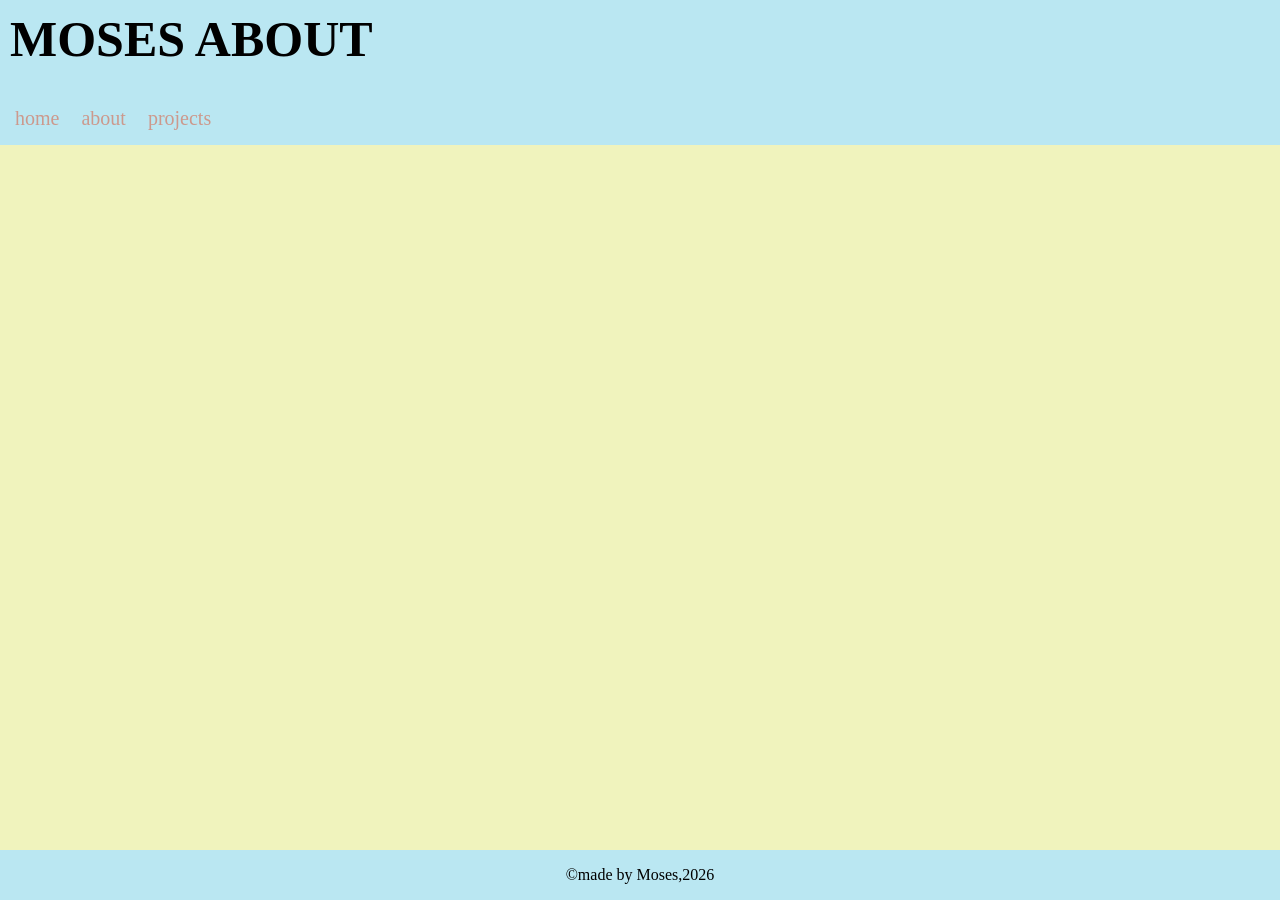
==== about.html @ 77d9b57b "Refactor HTML structure and add about and projects pages" ====
<!DOCTYPE html>
<html lang="en">
<head>
    <meta charset="UTF-8">
  </head>
    <meta name="viewport" content="width=device-width, initial-scale=1.0"> 
    <link href="styles.css" rel="stylesheet" />

    <title> ABOUT ME</title>
</head>
<body>
     <header>
      <h1>MOSES ABOUT</h1>
      <nav>
        <a href="index.html">home</a>
        <a href="about.html">about</a>
        <a href="projects.html">projects</a>
      </nav>
    </header>
    <main></main>
        <footer> 
            <p>&copy;made by Moses,2026</p>
        </footer>
    
</body>
</html>
---- styles.css ----
body {
  margin: 0;
  background-color: #f0f3bd;
  display: flex;
  flex-direction: column;
  height: 100vh;
}
header {
  background-color: #bae7f2;
  padding: 10px;
}
h1 {
  background-color: #bae7f2;
  margin-top: 0;
  font-size: 50px;
}
a {
  text-decoration: none;
  font-size: 20px;
  display: inline-block;
  margin-right: 8px;
  color: #cc998d;
  padding: 5px;
  border-radius: 5px;
}

a:hover {
  background-color: #007fbf;
  color: white;
}
.card {
  background-color: #bae7f2;
  width: 400px;
  margin-top: 10px;
  padding: 5px;
  border-radius: 5px;
}
h2 {
  margin-top: 0;
}
footer p {
  text-align: center;
}
.box {
  display: flex;
  justify-content: center;
  gap: 20px;
}
main{
    flex: 1;
}
footer{
    background-color: #bae7f2;
}
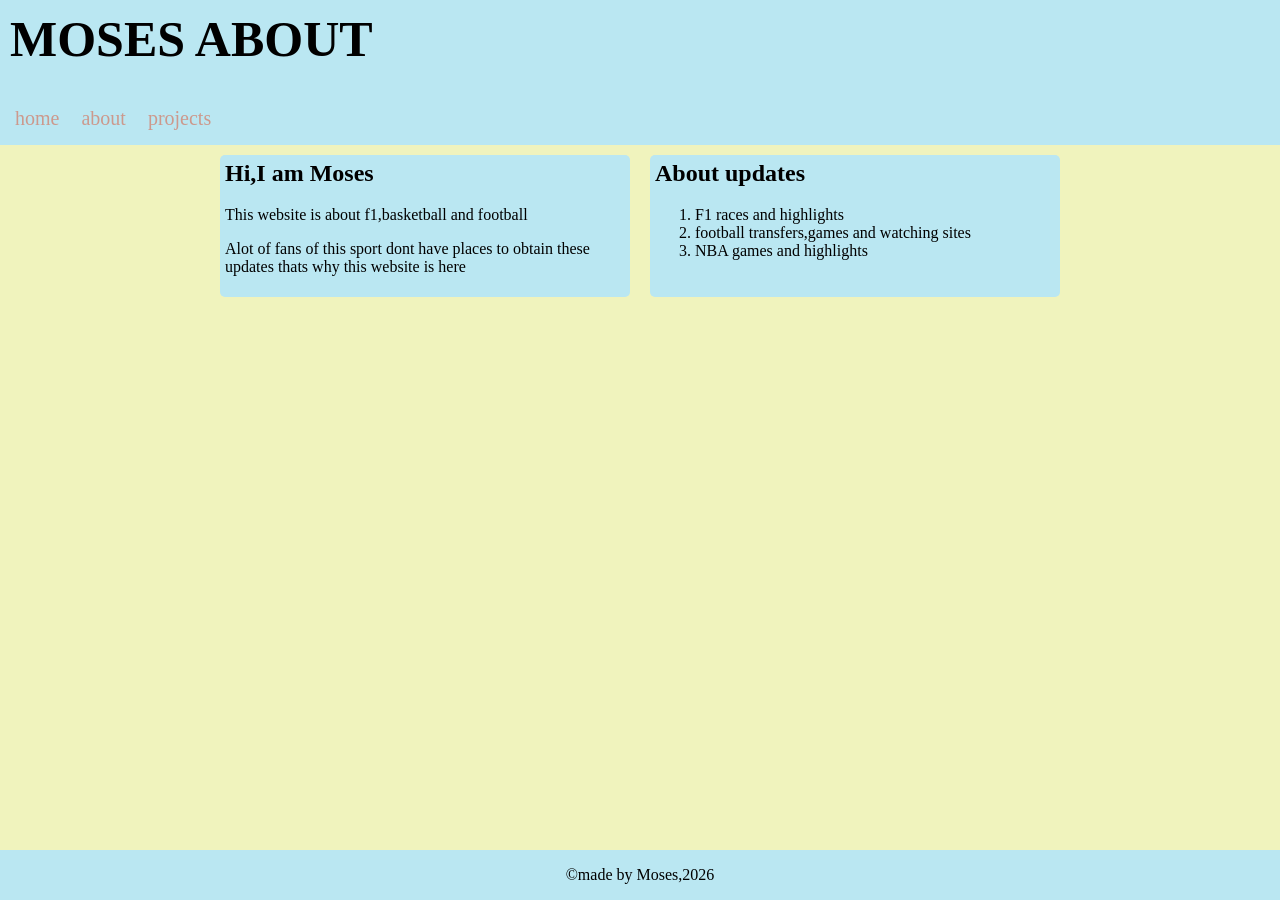
==== commit f46b1e70: "Add content to about and projects pages with descriptions and lists" ====
--- a/about.html
+++ b/about.html
@@ -17,7 +17,25 @@
         <a href="projects.html">projects</a>
       </nav>
     </header>
-    <main></main>
+    <main>
+      <section>
+        <div class="box">
+          <div class="card">
+            <h2>Hi,I am Moses</h2>
+            <p>This website is about f1,basketball and football</p>
+            <p>Alot of fans of this sport dont have places to obtain these updates thats why this website is here</p>
+          </div>
+          <div class="card">
+            <h2>About updates</h2>
+            <ol>
+              <li>F1 races and highlights</li>
+              <li>football transfers,games and watching sites</li>
+              <li>NBA games and highlights</li>
+            </ol>
+          </div>
+        </div>
+      </section>
+    </main>
         <footer> 
             <p>&copy;made by Moses,2026</p>
         </footer>
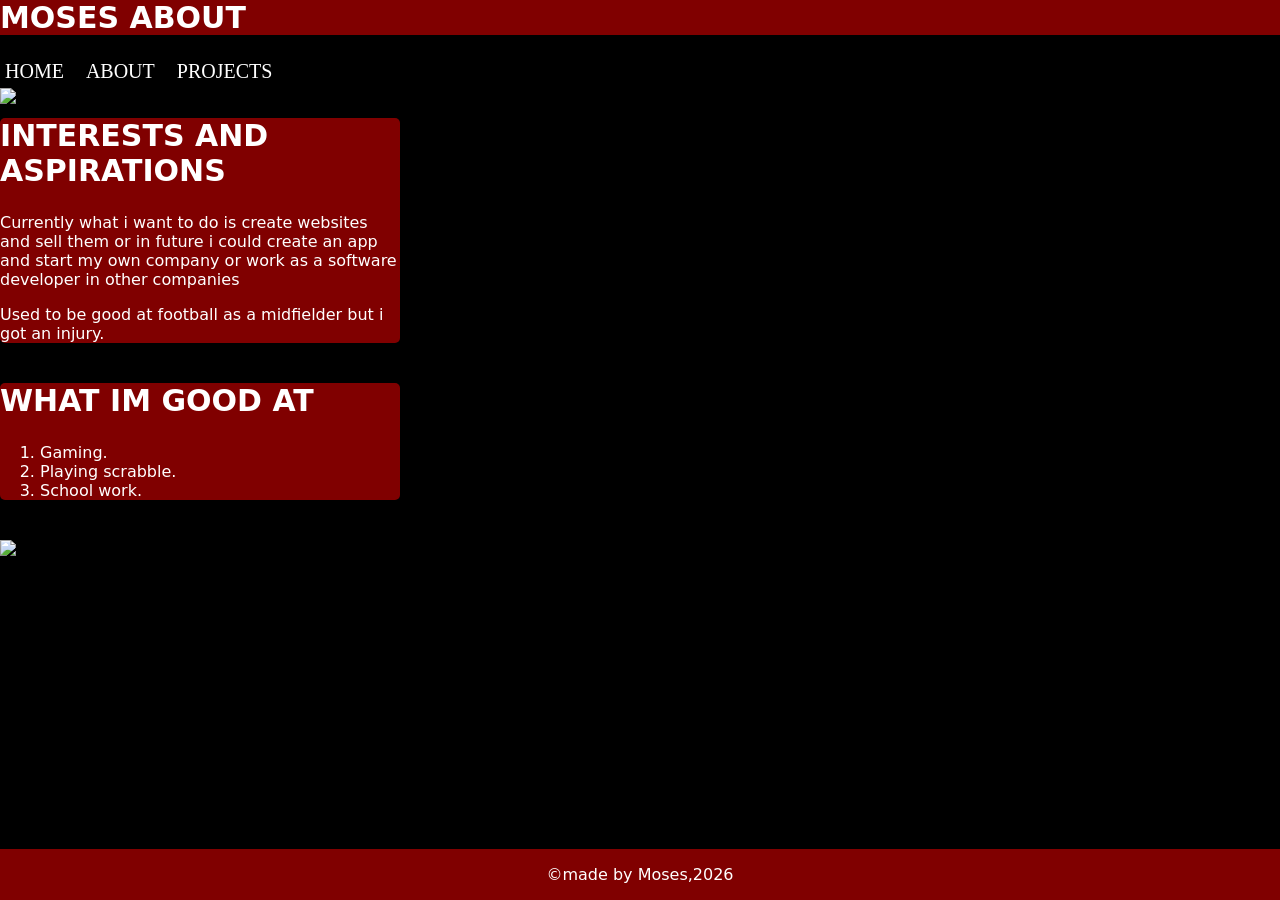
==== commit d930f991: "Update about, index, and projects pages with new content and improved styling" ====
--- a/about.html
+++ b/about.html
@@ -4,35 +4,34 @@
     <meta charset="UTF-8">
   </head>
     <meta name="viewport" content="width=device-width, initial-scale=1.0"> 
-    <link href="styles.css" rel="stylesheet" />
-
+    <link href="styles2.css" rel="stylesheet" />
     <title> ABOUT ME</title>
 </head>
-<body>
-     <header>
+<body>     
       <h1>MOSES ABOUT</h1>
       <nav>
-        <a href="index.html">home</a>
-        <a href="about.html">about</a>
-        <a href="projects.html">projects</a>
+        <a href="index.html">HOME</a>
+        <a href="about.html">ABOUT</a>
+        <a href="projects.html">PROJECTS</a>
       </nav>
     </header>
     <main>
       <section>
-        <div class="box">
+         <img src="https://scontent.fnbo10-1.fna.fbcdn.net/v/t1.15752-9/774136337_1066134515831473_7014535519861481068_n.jpg?_nc_cat=100&ccb=1-7&_nc_sid=fc17b8&_nc_ohc=ID2qoprKV8EQ7kNvwFNxe8E&_nc_oc=AdroAGIN4rdrpGT1sGD19jm9Sur9qja6vk2vA9pLRT-G5AdfnlFPw-zpoYhvPSYOVhw&_nc_ad=z-m&_nc_cid=0&_nc_zt=23&_nc_ht=scontent.fnbo10-1.fna&_nc_ss=7a22e&oh=03_Q7cD6AFXeXCGpW-tsWhIfsPXGdrX64DflO1n-xoFCP7K5KjlhQ&oe=6AACC979" width="200px"">
           <div class="card">
-            <h2>Hi,I am Moses</h2>
-            <p>This website is about f1,basketball and football</p>
-            <p>Alot of fans of this sport dont have places to obtain these updates thats why this website is here</p>
+            <h2>INTERESTS AND ASPIRATIONS</h2>
+            <p>Currently what i want to do is create websites and sell them or in future i could create an app and start my own company or work as a software developer in other companies</p>
+            <p>Used to be good at football as a midfielder but i got an injury.</p> 
           </div>
           <div class="card">
-            <h2>About updates</h2>
+            <h2>WHAT IM GOOD AT</h2>
             <ol>
-              <li>F1 races and highlights</li>
-              <li>football transfers,games and watching sites</li>
-              <li>NBA games and highlights</li>
+              <li>Gaming.</li>
+              <li>Playing scrabble.</li>
+              <li>School work.</li>
             </ol>
           </div>
+          <img src="formula1.jfif">
         </div>
       </section>
     </main>
--- a/styles2.css
+++ b/styles2.css
@@ -0,0 +1,71 @@
+body {
+  margin: 0;
+  background-color:black;
+  display: flex;
+  flex-direction: column;
+  height: 100vh;
+}
+header {
+  background-color:maroon;
+  padding: 10px;
+}
+h1 {
+  background-color: maroon;
+  margin-top: 0;
+  font-size: 30px;
+  font-family: "Sekuya", system-ui;
+  color: white;
+}
+a {
+  text-decoration: none;
+  font-size: 20px;
+  display: inline-block;
+  margin-right: 8px;
+  color: white;
+  padding: 5px;
+  border-radius: 5px;
+}
+
+a:hover {
+  background-color: yellow;
+  color: white;
+}
+.card {
+  background-color: maroon;
+  width: 400px;
+  margin-top: 10px;
+  border-radius: 5px;
+  margin-bottom: 40px;
+
+}
+h2 {
+  margin-top: 0;
+  font-size: 30px;
+  font-family: "Sekuya", system-ui;
+  color: white;
+}
+footer p {
+  text-align: center;
+}
+main {
+  flex: 1;
+}
+footer {
+  background-color: maroon;
+}
+P {
+  font-family: "Germania One", system-ui;
+  color: white;
+}
+ol {
+  font-family: "Germania One", system-ui;
+  color: white;
+}
+h3 {
+  font-family: "Sekuya", system-ui;
+  font-size: 30px;
+  color: white;
+}
+header a{
+    background-color: maroon;
+}
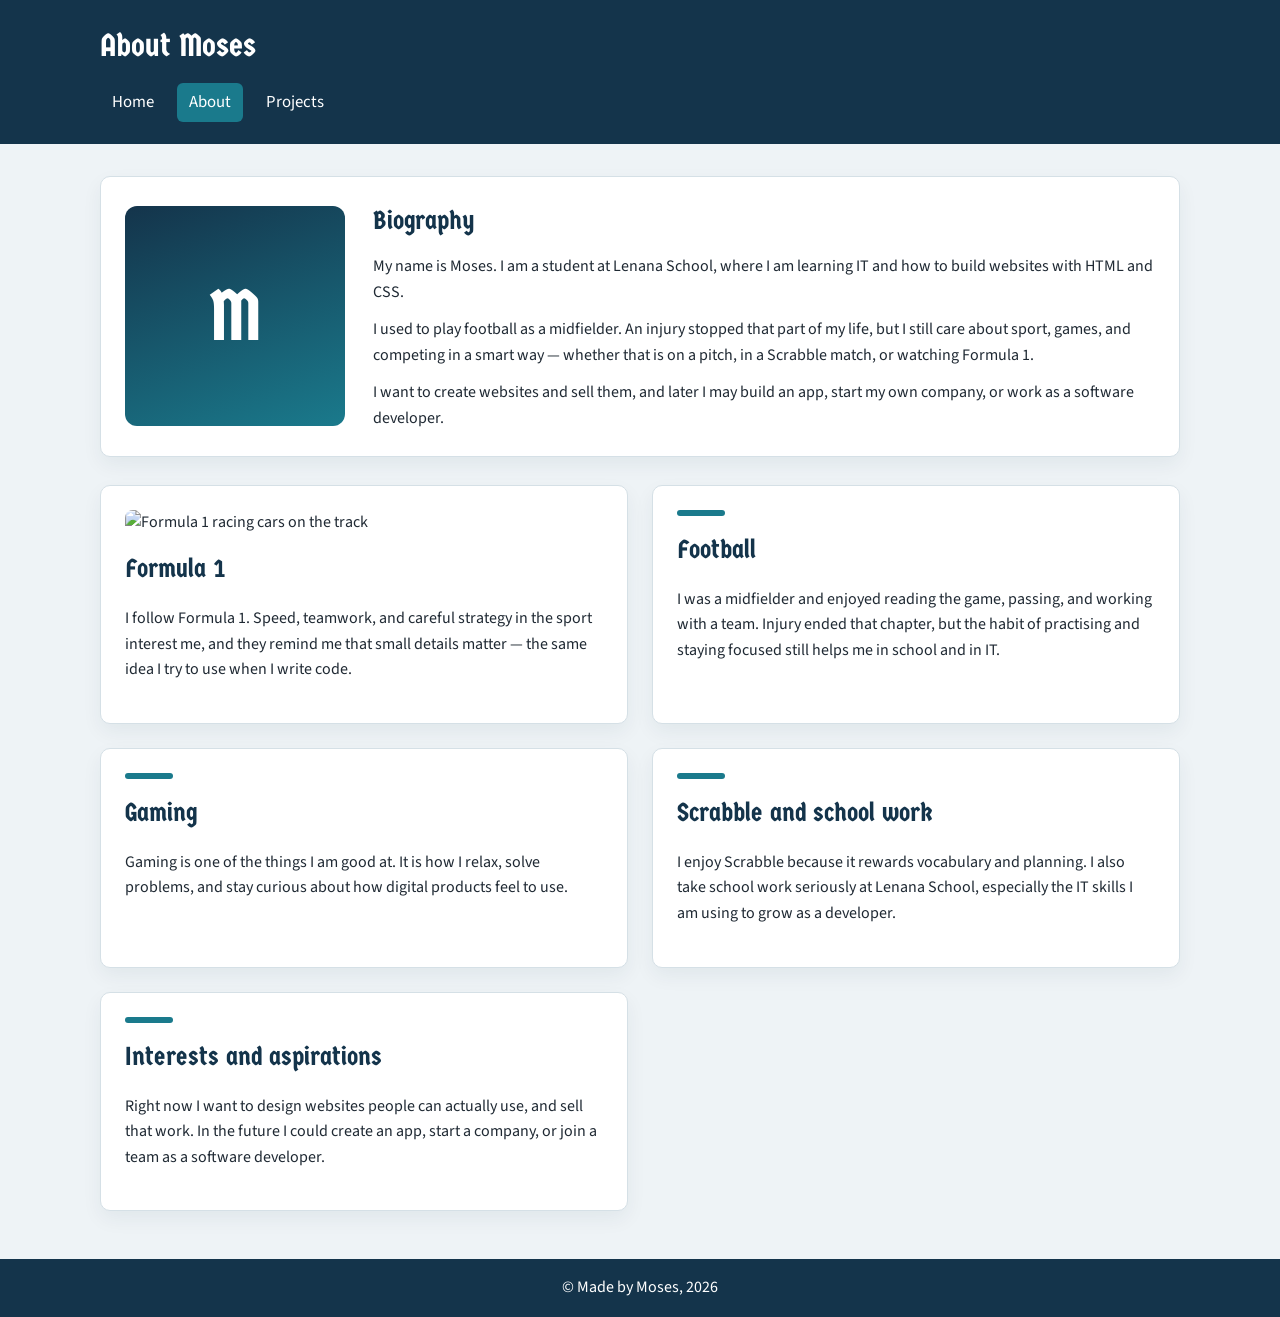
==== commit a253ae9e: "Revise about, index, and projects pages with enhanced content, layout, and styling; consolidate CSS " ====
--- a/about.html
+++ b/about.html
@@ -1,43 +1,100 @@
 <!DOCTYPE html>
 <html lang="en">
-<head>
-    <meta charset="UTF-8">
+  <head>
+    <meta charset="UTF-8" />
+    <meta name="viewport" content="width=device-width, initial-scale=1.0" />
+    <link href="styles.css" rel="stylesheet" />
+    <title>Moses | About</title>
   </head>
-    <meta name="viewport" content="width=device-width, initial-scale=1.0"> 
-    <link href="styles2.css" rel="stylesheet" />
-    <title> ABOUT ME</title>
-</head>
-<body>     
-      <h1>MOSES ABOUT</h1>
-      <nav>
-        <a href="index.html">HOME</a>
-        <a href="about.html">ABOUT</a>
-        <a href="projects.html">PROJECTS</a>
-      </nav>
+  <body>
+    <header>
+      <div class="wrap">
+        <h1>About Moses</h1>
+        <nav>
+          <a href="index.html">Home</a>
+          <a href="about.html" class="active">About</a>
+          <a href="projects.html">Projects</a>
+        </nav>
+      </div>
     </header>
     <main>
-      <section>
-         <img src="https://scontent.fnbo10-1.fna.fbcdn.net/v/t1.15752-9/774136337_1066134515831473_7014535519861481068_n.jpg?_nc_cat=100&ccb=1-7&_nc_sid=fc17b8&_nc_ohc=ID2qoprKV8EQ7kNvwFNxe8E&_nc_oc=AdroAGIN4rdrpGT1sGD19jm9Sur9qja6vk2vA9pLRT-G5AdfnlFPw-zpoYhvPSYOVhw&_nc_ad=z-m&_nc_cid=0&_nc_zt=23&_nc_ht=scontent.fnbo10-1.fna&_nc_ss=7a22e&oh=03_Q7cD6AFXeXCGpW-tsWhIfsPXGdrX64DflO1n-xoFCP7K5KjlhQ&oe=6AACC979" width="200px"">
-          <div class="card">
-            <h2>INTERESTS AND ASPIRATIONS</h2>
-            <p>Currently what i want to do is create websites and sell them or in future i could create an app and start my own company or work as a software developer in other companies</p>
-            <p>Used to be good at football as a midfielder but i got an injury.</p> 
+      <div class="wrap">
+        <section class="card bio">
+          <div class="portrait" aria-hidden="true">M</div>
+          <div>
+            <h2>Biography</h2>
+            <p>
+              My name is Moses. I am a student at Lenana School, where I am
+              learning IT and how to build websites with HTML and CSS.
+            </p>
+            <p>
+              I used to play football as a midfielder. An injury stopped that
+              part of my life, but I still care about sport, games, and
+              competing in a smart way — whether that is on a pitch, in a
+              Scrabble match, or watching Formula 1.
+            </p>
+            <p>
+              I want to create websites and sell them, and later I may build an
+              app, start my own company, or work as a software developer.
+            </p>
           </div>
-          <div class="card">
-            <h2>WHAT IM GOOD AT</h2>
-            <ol>
-              <li>Gaming.</li>
-              <li>Playing scrabble.</li>
-              <li>School work.</li>
-            </ol>
-          </div>
-          <img src="formula1.jfif">
+        </section>
+
+        <div class="grid">
+          <article class="card interest">
+            <img
+              src="formula1.jfif"
+              alt="Formula 1 racing cars on the track"
+            />
+            <h2>Formula 1</h2>
+            <p>
+              I follow Formula 1. Speed, teamwork, and careful strategy in the
+              sport interest me, and they remind me that small details matter —
+              the same idea I try to use when I write code.
+            </p>
+          </article>
+          <article class="card interest">
+            <div class="accent-bar"></div>
+            <h2>Football</h2>
+            <p>
+              I was a midfielder and enjoyed reading the game, passing, and
+              working with a team. Injury ended that chapter, but the habit of
+              practising and staying focused still helps me in school and in
+              IT.
+            </p>
+          </article>
+          <article class="card interest">
+            <div class="accent-bar"></div>
+            <h2>Gaming</h2>
+            <p>
+              Gaming is one of the things I am good at. It is how I relax, solve
+              problems, and stay curious about how digital products feel to
+              use.
+            </p>
+          </article>
+          <article class="card interest">
+            <div class="accent-bar"></div>
+            <h2>Scrabble and school work</h2>
+            <p>
+              I enjoy Scrabble because it rewards vocabulary and planning. I
+              also take school work seriously at Lenana School, especially the
+              IT skills I am using to grow as a developer.
+            </p>
+          </article>
+          <article class="card">
+            <div class="accent-bar"></div>
+            <h2>Interests and aspirations</h2>
+            <p>
+              Right now I want to design websites people can actually use, and
+              sell that work. In the future I could create an app, start a
+              company, or join a team as a software developer.
+            </p>
+          </article>
         </div>
-      </section>
+      </div>
     </main>
-        <footer> 
-            <p>&copy;made by Moses,2026</p>
-        </footer>
-    
-</body>
-</html>+    <footer>
+      <p>&copy; Made by Moses, 2026</p>
+    </footer>
+  </body>
+</html>
--- a/styles.css
+++ b/styles.css
@@ -0,0 +1,190 @@
+@import url("https://fonts.googleapis.com/css2?family=Germania+One&family=Source+Sans+3:wght@400;600&display=swap");
+
+:root {
+  --bg: #eef3f6;
+  --navy: #14344b;
+  --accent: #1a7a8c;
+  --card: #ffffff;
+  --text: #1f2933;
+  --muted: #5c6b73;
+  --border: #d5e0e6;
+}
+
+* {
+  box-sizing: border-box;
+}
+
+body {
+  margin: 0;
+  min-height: 100vh;
+  display: flex;
+  flex-direction: column;
+  background-color: var(--bg);
+  color: var(--text);
+  font-family: "Source Sans 3", "Segoe UI", sans-serif;
+  line-height: 1.6;
+}
+
+header,
+footer {
+  background-color: var(--navy);
+  color: #fff;
+}
+
+header {
+  padding: 20px 24px 16px;
+}
+
+.wrap {
+  width: 100%;
+  max-width: 1080px;
+  margin: 0 auto;
+}
+
+header h1 {
+  margin: 0 0 12px;
+  font-family: "Germania One", system-ui, sans-serif;
+  font-size: 2rem;
+  font-weight: 400;
+}
+
+nav a {
+  display: inline-block;
+  margin-right: 8px;
+  margin-bottom: 6px;
+  padding: 6px 12px;
+  border-radius: 6px;
+  color: #fff;
+  text-decoration: none;
+  font-size: 1.05rem;
+}
+
+nav a:hover,
+nav a.active {
+  background-color: var(--accent);
+  color: #fff;
+}
+
+main {
+  flex: 1;
+  padding: 32px 24px 48px;
+}
+
+.intro {
+  margin: 0 0 28px;
+  color: var(--muted);
+  font-size: 1.15rem;
+  max-width: 70ch;
+}
+
+.grid {
+  display: grid;
+  grid-template-columns: repeat(2, 1fr);
+  gap: 24px;
+}
+
+.card {
+  background-color: var(--card);
+  padding: 24px;
+  border-radius: 10px;
+  border: 1px solid var(--border);
+  box-shadow: 0 8px 20px rgba(20, 52, 75, 0.06);
+}
+
+.card h2,
+.card h3 {
+  margin-top: 0;
+  margin-bottom: 12px;
+  font-family: "Germania One", system-ui, sans-serif;
+  font-size: 1.6rem;
+  font-weight: 400;
+  color: var(--navy);
+}
+
+.challenge {
+  margin: 0 0 18px;
+  padding-left: 16px;
+  border-left: 4px solid var(--accent);
+}
+
+.challenge:last-child {
+  margin-bottom: 0;
+}
+
+.challenge h3 {
+  margin: 0 0 6px;
+  font-family: "Source Sans 3", sans-serif;
+  font-size: 1.05rem;
+  font-weight: 600;
+}
+
+.challenge p {
+  margin: 0;
+  color: var(--muted);
+}
+
+.bio {
+  display: grid;
+  grid-template-columns: 220px 1fr;
+  gap: 28px;
+  align-items: center;
+  margin-bottom: 28px;
+}
+
+.portrait {
+  width: 100%;
+  aspect-ratio: 1;
+  display: flex;
+  align-items: center;
+  justify-content: center;
+  border-radius: 12px;
+  background: linear-gradient(160deg, var(--navy), var(--accent));
+  color: #fff;
+  font-family: "Germania One", system-ui, sans-serif;
+  font-size: 4.5rem;
+}
+
+.bio p {
+  margin: 0 0 12px;
+}
+
+.bio p:last-child {
+  margin-bottom: 0;
+}
+
+.interest img {
+  display: block;
+  width: 100%;
+  max-height: 180px;
+  object-fit: cover;
+  border-radius: 8px;
+  margin-bottom: 14px;
+}
+
+.accent-bar {
+  width: 48px;
+  height: 6px;
+  margin-bottom: 14px;
+  border-radius: 4px;
+  background-color: var(--accent);
+}
+
+footer {
+  padding: 16px 24px;
+}
+
+footer p {
+  margin: 0;
+  text-align: center;
+}
+
+@media (max-width: 760px) {
+  .grid,
+  .bio {
+    grid-template-columns: 1fr;
+  }
+
+  .portrait {
+    max-width: 180px;
+  }
+}
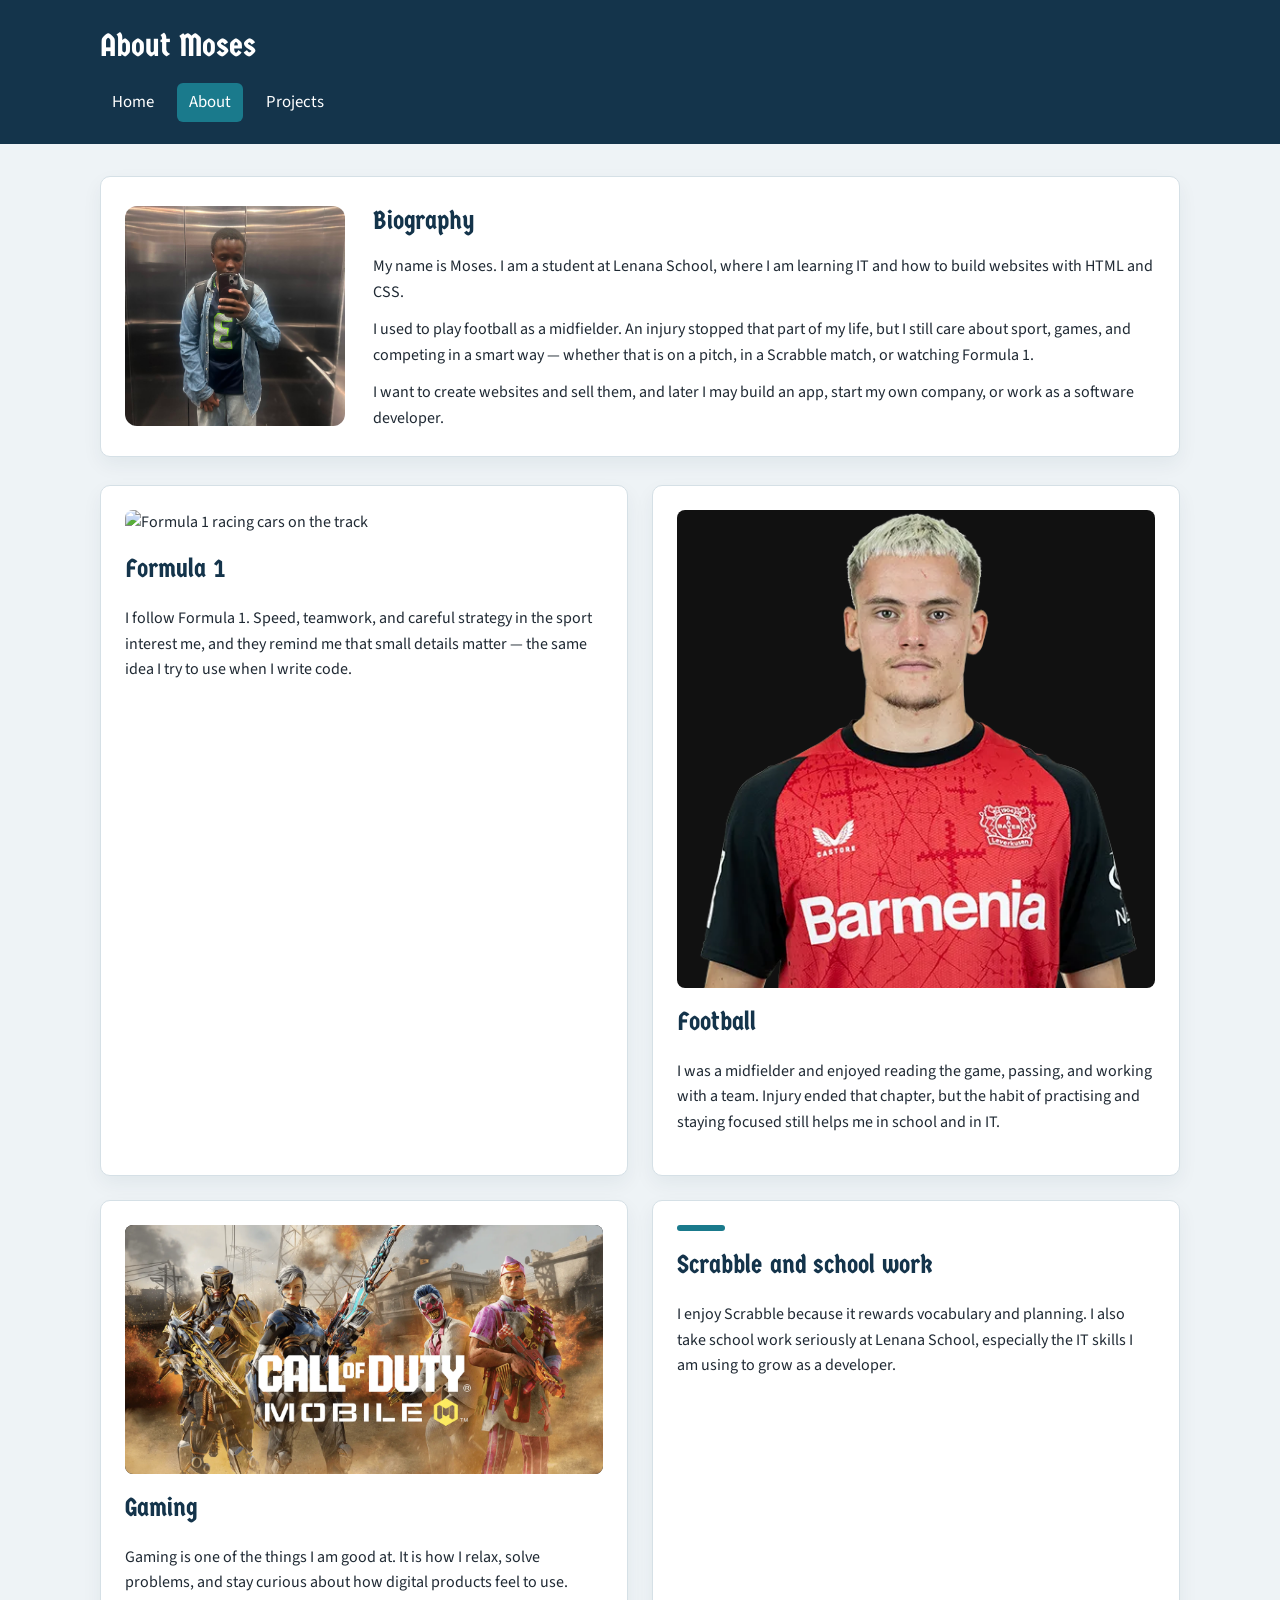
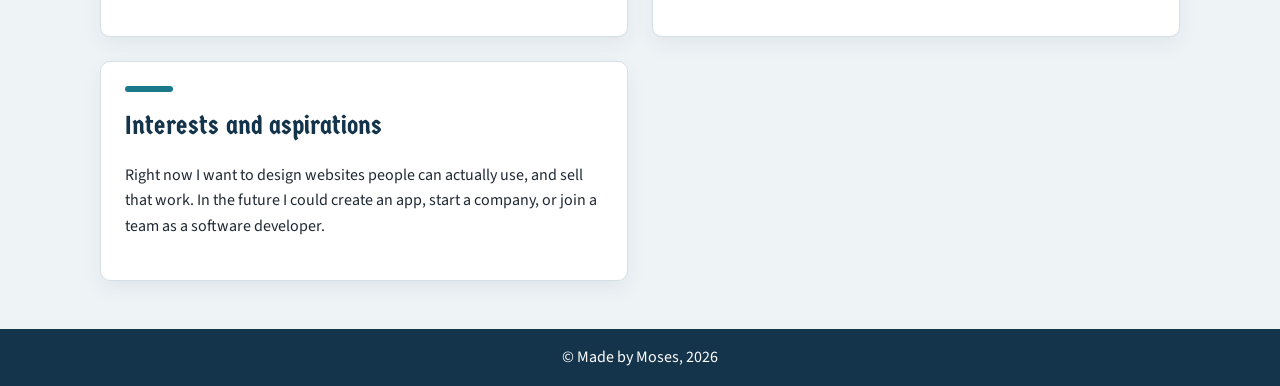
==== commit 9a2dc177: "Update about page with image replacements and enhanced styling; adjust CSS for better image handling" ====
--- a/about.html
+++ b/about.html
@@ -20,7 +20,7 @@
     <main>
       <div class="wrap">
         <section class="card bio">
-          <div class="portrait" aria-hidden="true">M</div>
+          <img class="portrait" src="me.jfif" alt="Moses" />
           <div>
             <h2>Biography</h2>
             <p>
@@ -43,7 +43,7 @@
         <div class="grid">
           <article class="card interest">
             <img
-              src="formula1.jfif"
+              src="f1.jfif"
               alt="Formula 1 racing cars on the track"
             />
             <h2>Formula 1</h2>
@@ -54,7 +54,11 @@
             </p>
           </article>
           <article class="card interest">
-            <div class="accent-bar"></div>
+            <img
+              class="full"
+              src="football.webp"
+              alt="Football player in a club jersey"
+            />
             <h2>Football</h2>
             <p>
               I was a midfielder and enjoyed reading the game, passing, and
@@ -64,7 +68,11 @@
             </p>
           </article>
           <article class="card interest">
-            <div class="accent-bar"></div>
+            <img
+              class="full"
+              src="gaming.jfif"
+              alt="Gaming artwork"
+            />
             <h2>Gaming</h2>
             <p>
               Gaming is one of the things I am good at. It is how I relax, solve
--- a/styles.css
+++ b/styles.css
@@ -134,6 +134,7 @@
 .portrait {
   width: 100%;
   aspect-ratio: 1;
+  object-fit: cover;
   display: flex;
   align-items: center;
   justify-content: center;
@@ -159,6 +160,13 @@
   object-fit: cover;
   border-radius: 8px;
   margin-bottom: 14px;
+}
+
+.interest img.full {
+  max-height: none;
+  height: auto;
+  object-fit: contain;
+  background-color: #111;
 }
 
 .accent-bar {
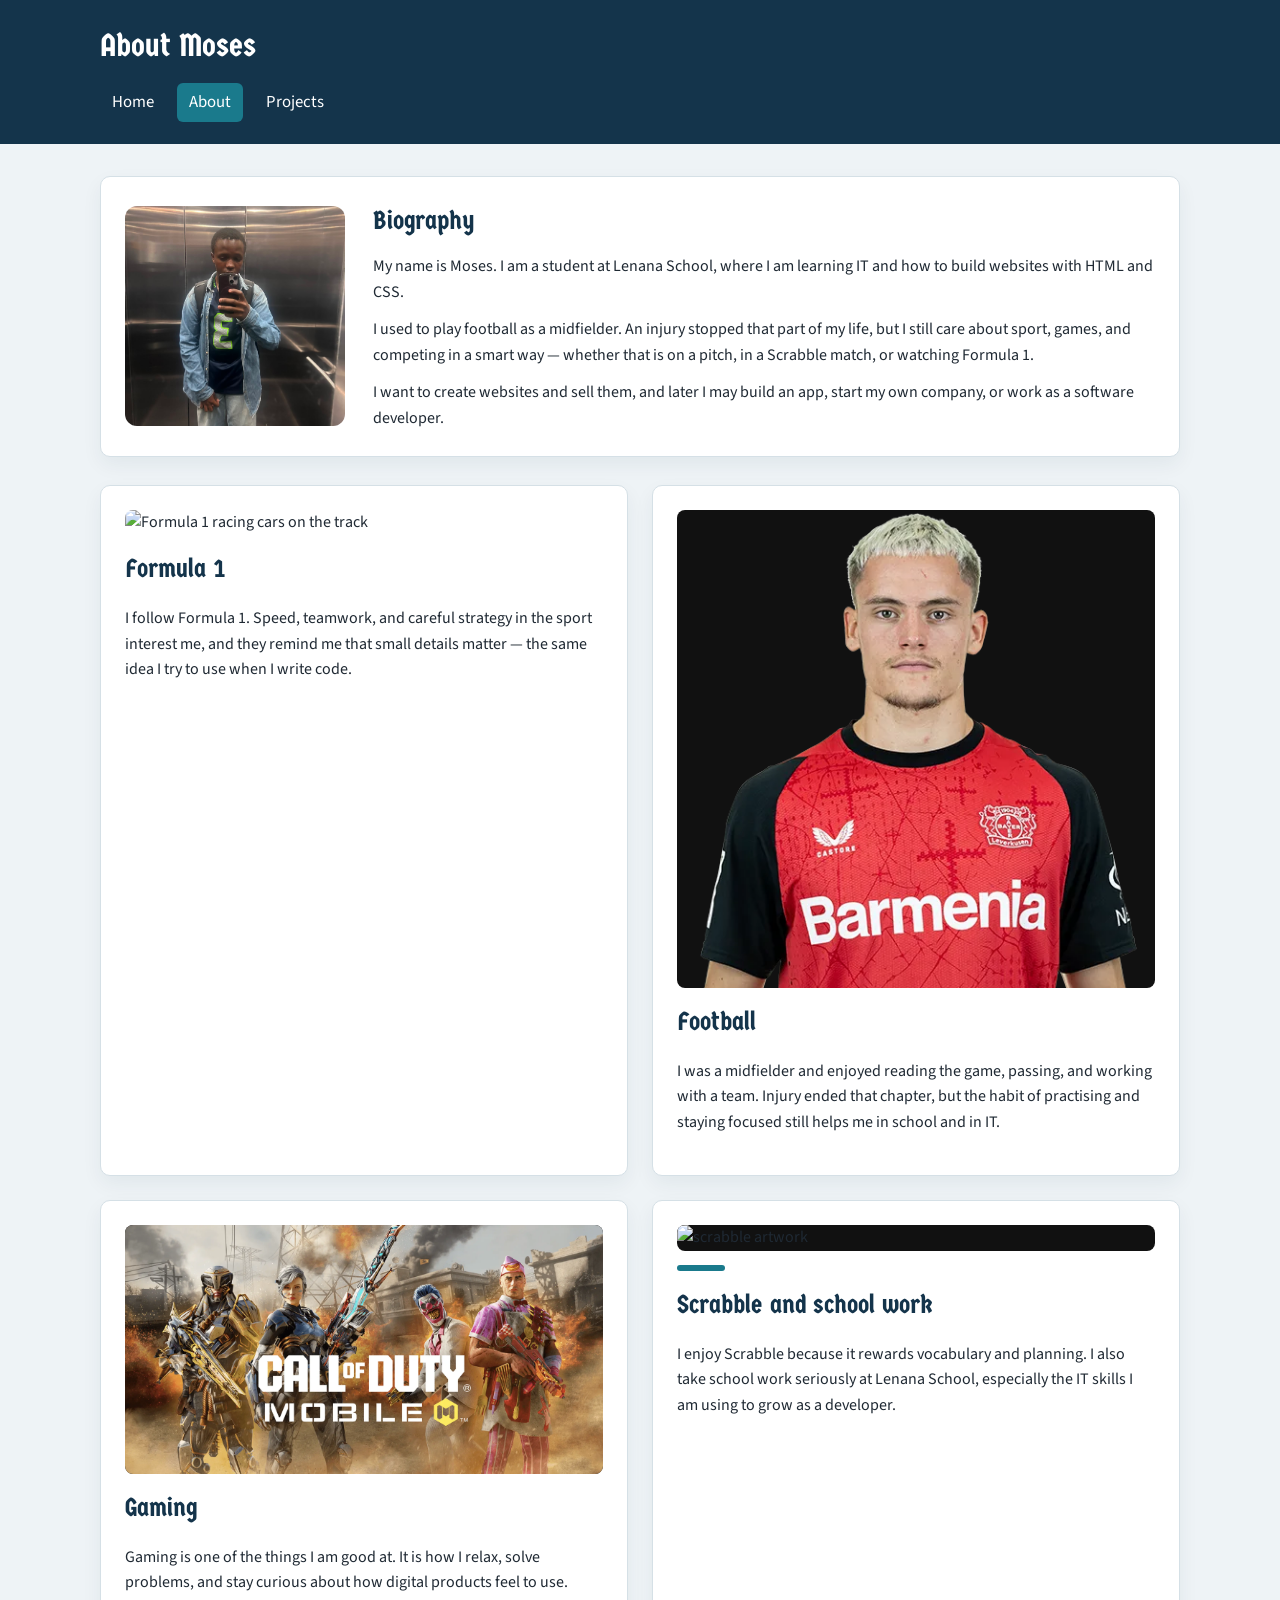
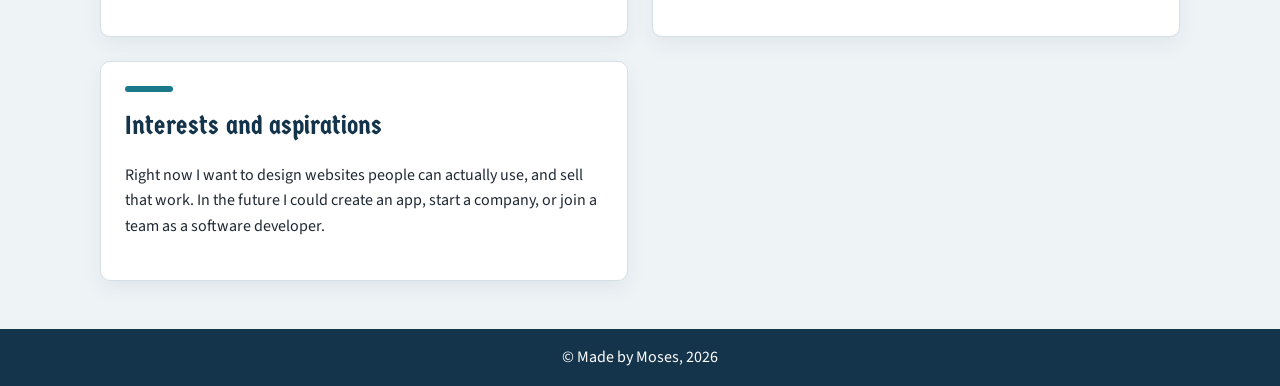
==== commit ce2309a7: "Remove VSCode settings file and update about page with improved image formatting and additional cont" ====
--- a/about.html
+++ b/about.html
@@ -68,10 +68,9 @@
             </p>
           </article>
           <article class="card interest">
-            <img
-              class="full"
-              src="gaming.jfif"
-              alt="Gaming artwork"
+            <img class="full"
+            src="gaming.jfif"
+            alt="Gaming artwork"
             />
             <h2>Gaming</h2>
             <p>
@@ -81,6 +80,9 @@
             </p>
           </article>
           <article class="card interest">
+            <img class="full"
+             src="scrabble.jfif"
+              alt="scrabble artwork">
             <div class="accent-bar"></div>
             <h2>Scrabble and school work</h2>
             <p>
@@ -89,6 +91,9 @@
               IT skills I am using to grow as a developer.
             </p>
           </article>
+
+                       
+                
           <article class="card">
             <div class="accent-bar"></div>
             <h2>Interests and aspirations</h2>
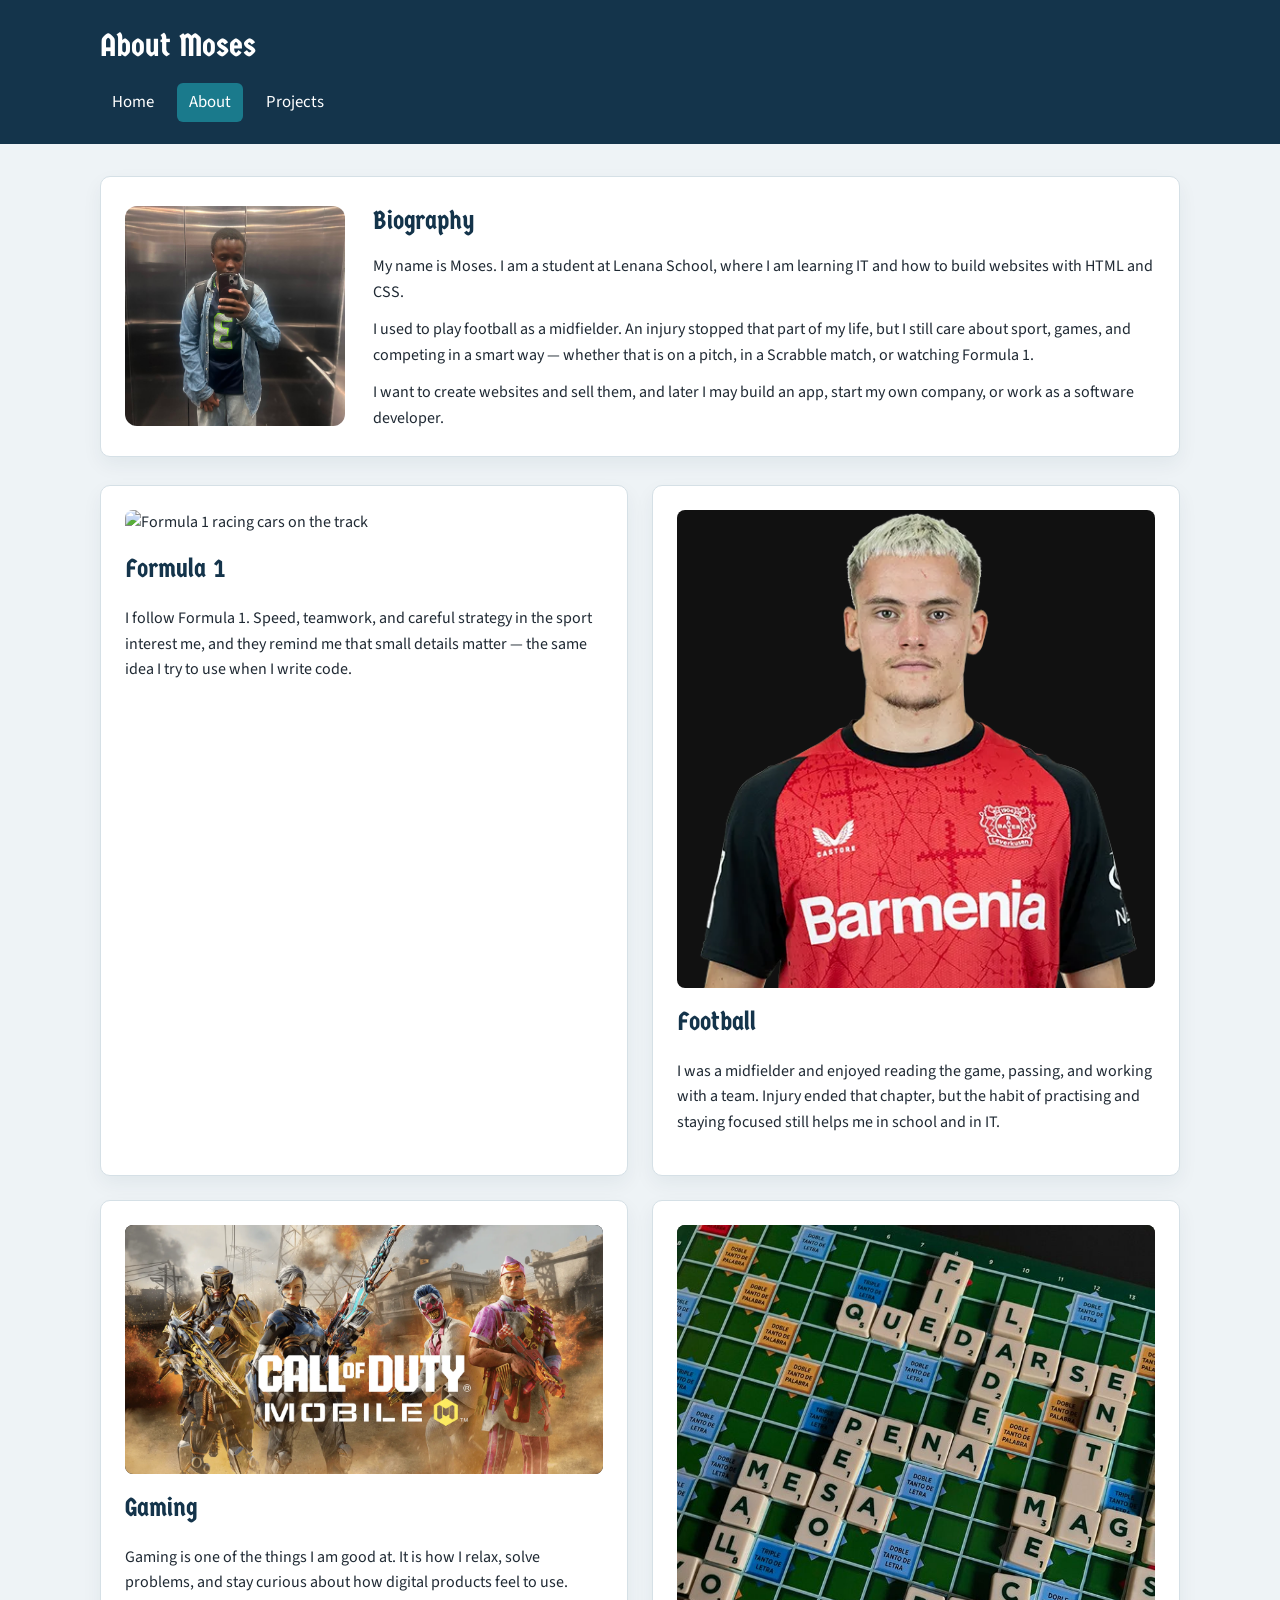
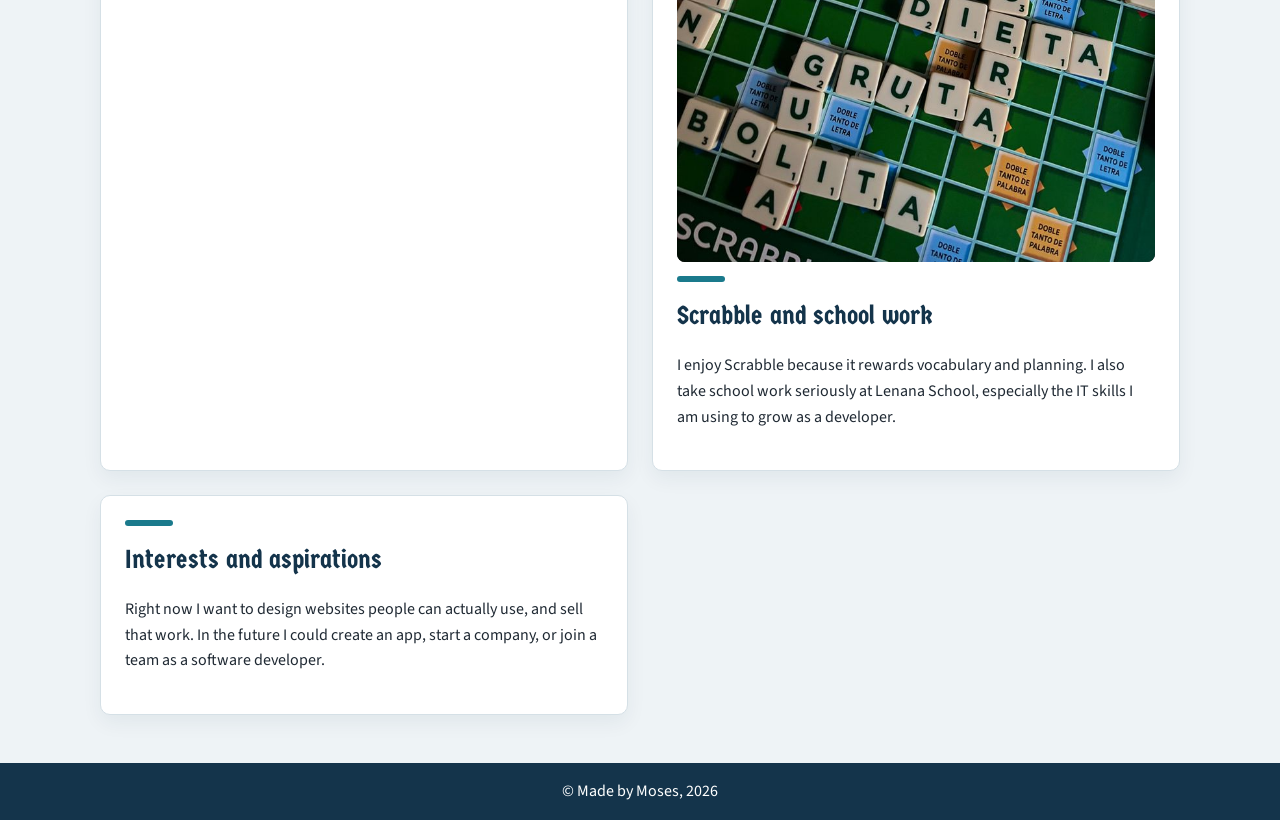
==== commit 290cdfae: "Implement structural updates and optimizations in the codebase" ====
--- a/about.html
+++ b/about.html
@@ -81,7 +81,7 @@
           </article>
           <article class="card interest">
             <img class="full"
-             src="scrabble.jfif"
+             src="scrabble game.jpg"
               alt="scrabble artwork">
             <div class="accent-bar"></div>
             <h2>Scrabble and school work</h2>
